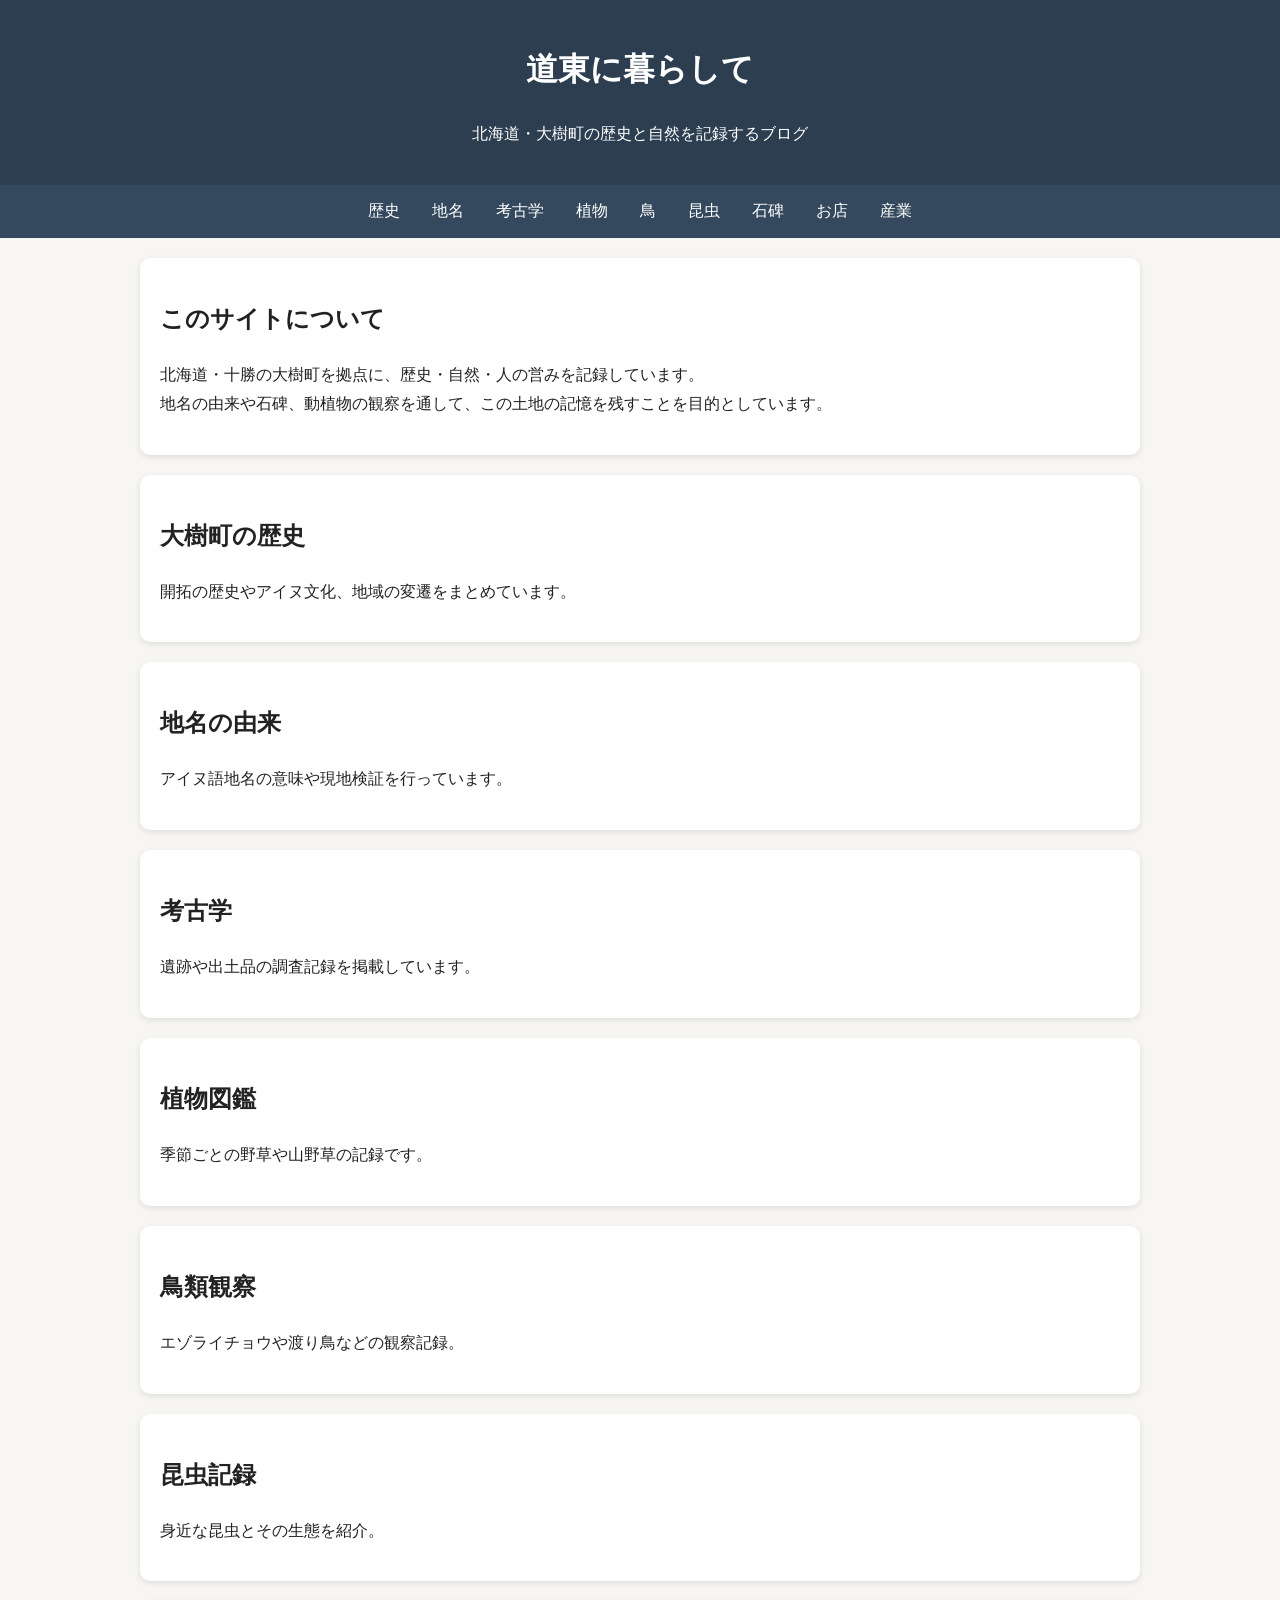
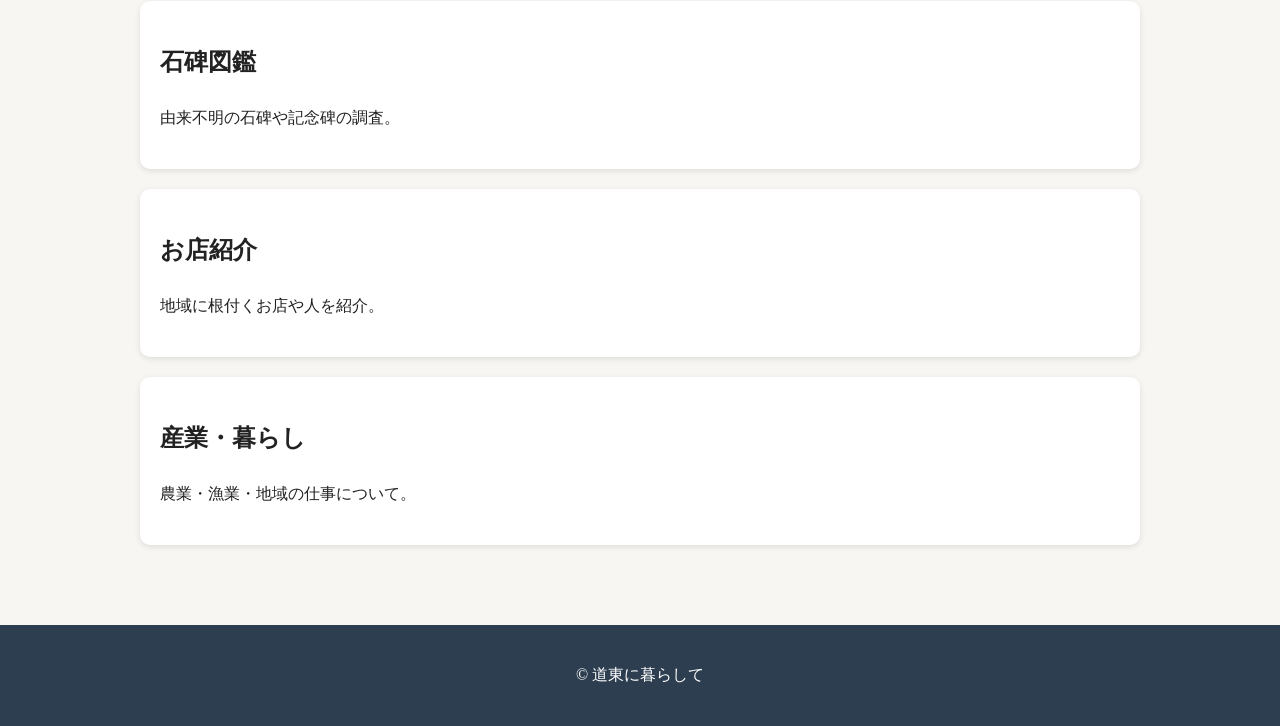
==== index.html @ 014ca052 "Add files via upload" ====
<!DOCTYPE html>
<html lang="ja">
<head>
  <meta charset="UTF-8">
  <meta name="viewport" content="width=device-width, initial-scale=1.0">
  <title>道東に暮らして</title>
  <style>
    body {
      font-family: "Hiragino Mincho ProN", "Yu Mincho", serif;
      margin: 0;
      background: #f8f6f2;
      color: #222;
      line-height: 1.8;
    }
    header {
      background: #2c3e50;
      color: white;
      padding: 20px;
      text-align: center;
    }
    nav {
      background: #34495e;
      display: flex;
      flex-wrap: wrap;
      justify-content: center;
    }
    nav a {
      color: white;
      padding: 12px 16px;
      text-decoration: none;
    }
    nav a:hover {
      background: #2c3e50;
    }
    .container {
      max-width: 1000px;
      margin: auto;
      padding: 20px;
    }
    .card {
      background: white;
      margin-bottom: 20px;
      padding: 20px;
      border-radius: 10px;
      box-shadow: 0 2px 6px rgba(0,0,0,0.1);
    }
    footer {
      text-align: center;
      padding: 20px;
      background: #2c3e50;
      color: white;
      margin-top: 40px;
    }
  </style>
</head>
<body>

<header>
  <h1>道東に暮らして</h1>
  <p>北海道・大樹町の歴史と自然を記録するブログ</p>
</header>

<nav>
  <a href="#history">歴史</a>
  <a href="#place">地名</a>
  <a href="#archaeology">考古学</a>
  <a href="#plants">植物</a>
  <a href="#birds">鳥</a>
  <a href="#insects">昆虫</a>
  <a href="#stone">石碑</a>
  <a href="#shops">お店</a>
  <a href="#industry">産業</a>
</nav>

<div class="container">

  <div class="card" id="top">
    <h2>このサイトについて</h2>
    <p>
      北海道・十勝の大樹町を拠点に、歴史・自然・人の営みを記録しています。<br>
      地名の由来や石碑、動植物の観察を通して、この土地の記憶を残すことを目的としています。
    </p>
  </div>

  <div class="card" id="history">
    <h2>大樹町の歴史</h2>
    <p>開拓の歴史やアイヌ文化、地域の変遷をまとめています。</p>
  </div>

  <div class="card" id="place">
    <h2>地名の由来</h2>
    <p>アイヌ語地名の意味や現地検証を行っています。</p>
  </div>

  <div class="card" id="archaeology">
    <h2>考古学</h2>
    <p>遺跡や出土品の調査記録を掲載しています。</p>
  </div>

  <div class="card" id="plants">
    <h2>植物図鑑</h2>
    <p>季節ごとの野草や山野草の記録です。</p>
  </div>

  <div class="card" id="birds">
    <h2>鳥類観察</h2>
    <p>エゾライチョウや渡り鳥などの観察記録。</p>
  </div>

  <div class="card" id="insects">
    <h2>昆虫記録</h2>
    <p>身近な昆虫とその生態を紹介。</p>
  </div>

  <div class="card" id="stone">
    <h2>石碑図鑑</h2>
    <p>由来不明の石碑や記念碑の調査。</p>
  </div>

  <div class="card" id="shops">
    <h2>お店紹介</h2>
    <p>地域に根付くお店や人を紹介。</p>
  </div>

  <div class="card" id="industry">
    <h2>産業・暮らし</h2>
    <p>農業・漁業・地域の仕事について。</p>
  </div>

</div>

<footer>
  <p>© 道東に暮らして</p>
</footer>

</body>
</html>
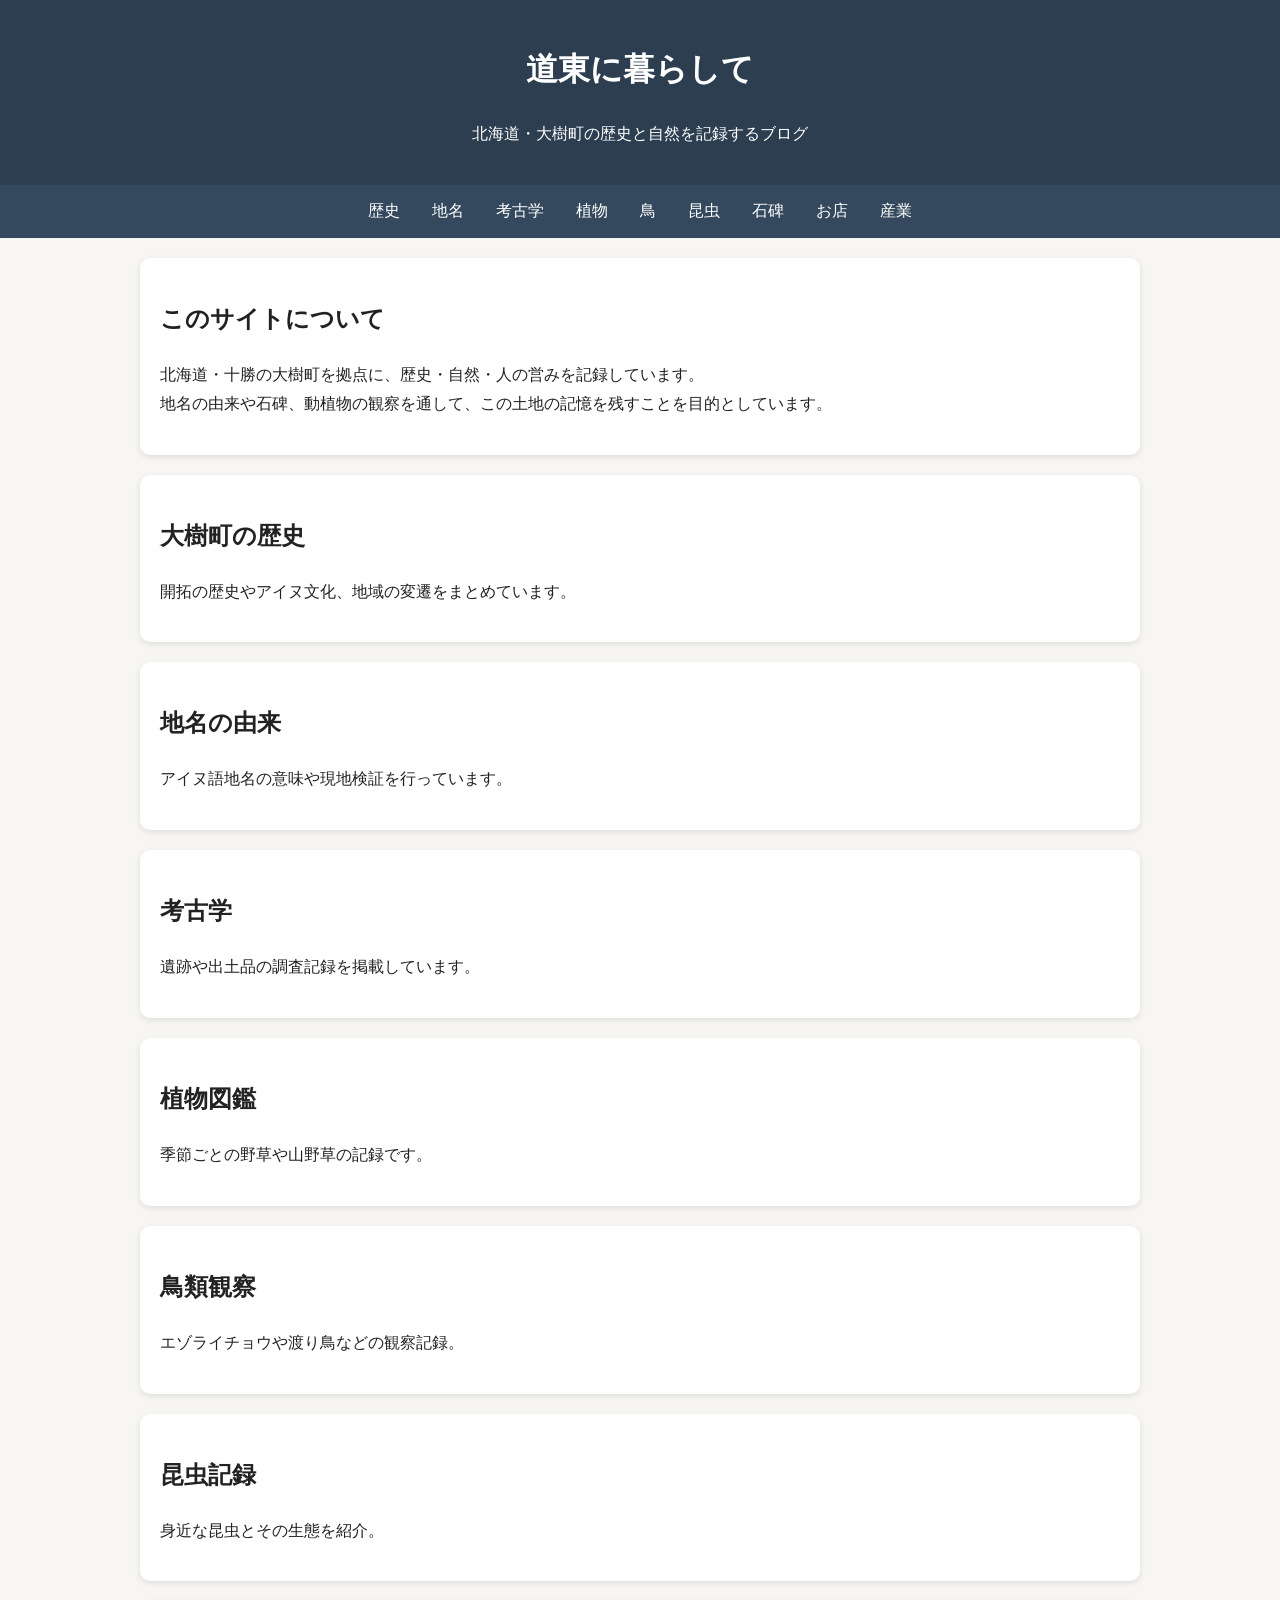
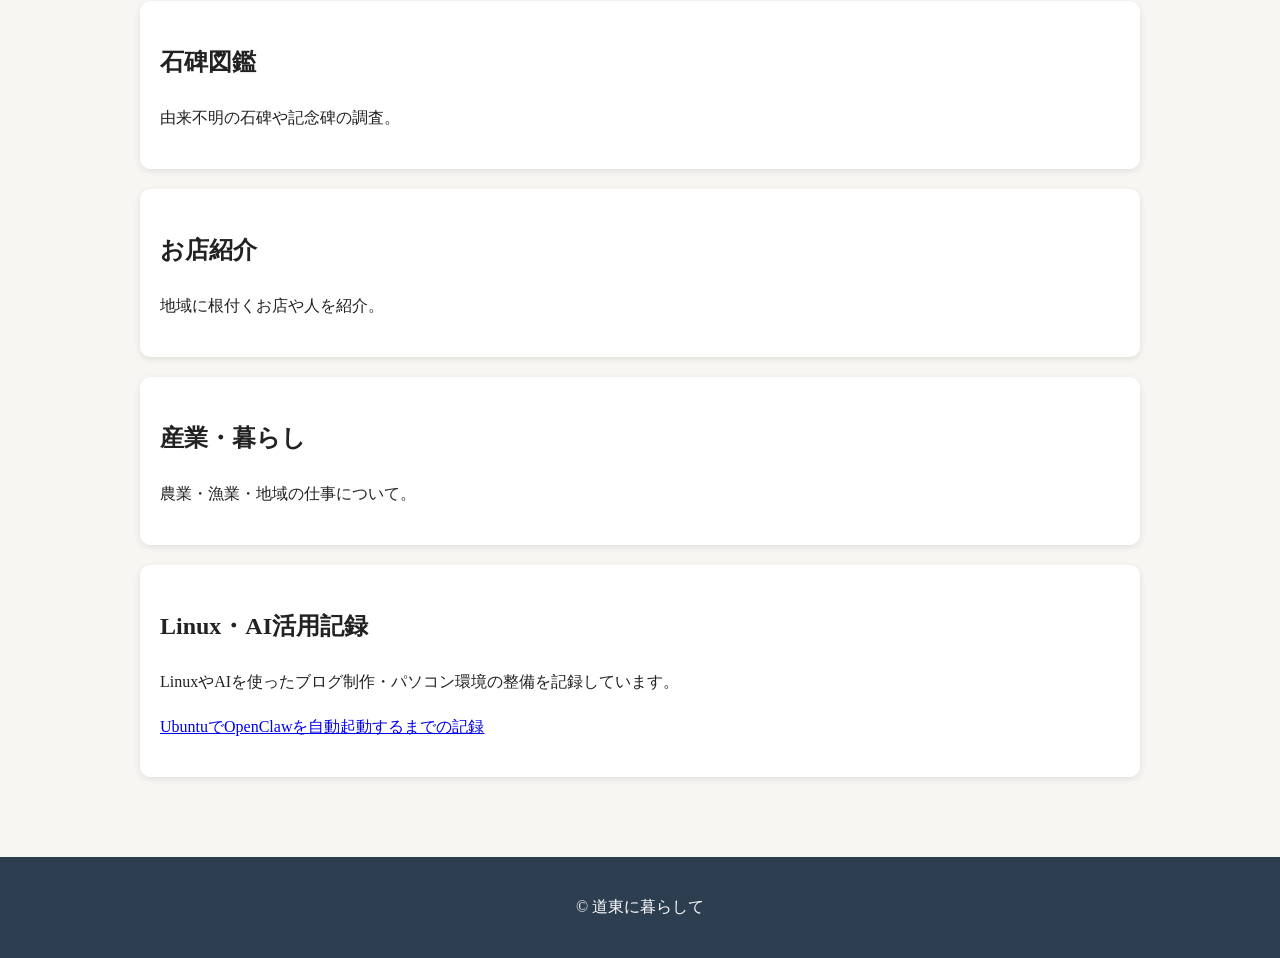
==== commit 29d0e443: "OpenClaw導入記事を追加" ====
--- a/index.html
+++ b/index.html
@@ -1,137 +1,144 @@
-<!DOCTYPE html>
-<html lang="ja">
-<head>
-  <meta charset="UTF-8">
-  <meta name="viewport" content="width=device-width, initial-scale=1.0">
-  <title>道東に暮らして</title>
-  <style>
-    body {
-      font-family: "Hiragino Mincho ProN", "Yu Mincho", serif;
-      margin: 0;
-      background: #f8f6f2;
-      color: #222;
-      line-height: 1.8;
-    }
-    header {
-      background: #2c3e50;
-      color: white;
-      padding: 20px;
-      text-align: center;
-    }
-    nav {
-      background: #34495e;
-      display: flex;
-      flex-wrap: wrap;
-      justify-content: center;
-    }
-    nav a {
-      color: white;
-      padding: 12px 16px;
-      text-decoration: none;
-    }
-    nav a:hover {
-      background: #2c3e50;
-    }
-    .container {
-      max-width: 1000px;
-      margin: auto;
-      padding: 20px;
-    }
-    .card {
-      background: white;
-      margin-bottom: 20px;
-      padding: 20px;
-      border-radius: 10px;
-      box-shadow: 0 2px 6px rgba(0,0,0,0.1);
-    }
-    footer {
-      text-align: center;
-      padding: 20px;
-      background: #2c3e50;
-      color: white;
-      margin-top: 40px;
-    }
-  </style>
-</head>
-<body>
-
-<header>
-  <h1>道東に暮らして</h1>
-  <p>北海道・大樹町の歴史と自然を記録するブログ</p>
-</header>
-
-<nav>
-  <a href="#history">歴史</a>
-  <a href="#place">地名</a>
-  <a href="#archaeology">考古学</a>
-  <a href="#plants">植物</a>
-  <a href="#birds">鳥</a>
-  <a href="#insects">昆虫</a>
-  <a href="#stone">石碑</a>
-  <a href="#shops">お店</a>
-  <a href="#industry">産業</a>
-</nav>
-
-<div class="container">
-
-  <div class="card" id="top">
-    <h2>このサイトについて</h2>
-    <p>
-      北海道・十勝の大樹町を拠点に、歴史・自然・人の営みを記録しています。<br>
-      地名の由来や石碑、動植物の観察を通して、この土地の記憶を残すことを目的としています。
-    </p>
-  </div>
-
-  <div class="card" id="history">
-    <h2>大樹町の歴史</h2>
-    <p>開拓の歴史やアイヌ文化、地域の変遷をまとめています。</p>
-  </div>
-
-  <div class="card" id="place">
-    <h2>地名の由来</h2>
-    <p>アイヌ語地名の意味や現地検証を行っています。</p>
-  </div>
-
-  <div class="card" id="archaeology">
-    <h2>考古学</h2>
-    <p>遺跡や出土品の調査記録を掲載しています。</p>
-  </div>
-
-  <div class="card" id="plants">
-    <h2>植物図鑑</h2>
-    <p>季節ごとの野草や山野草の記録です。</p>
-  </div>
-
-  <div class="card" id="birds">
-    <h2>鳥類観察</h2>
-    <p>エゾライチョウや渡り鳥などの観察記録。</p>
-  </div>
-
-  <div class="card" id="insects">
-    <h2>昆虫記録</h2>
-    <p>身近な昆虫とその生態を紹介。</p>
-  </div>
-
-  <div class="card" id="stone">
-    <h2>石碑図鑑</h2>
-    <p>由来不明の石碑や記念碑の調査。</p>
-  </div>
-
-  <div class="card" id="shops">
-    <h2>お店紹介</h2>
-    <p>地域に根付くお店や人を紹介。</p>
-  </div>
-
-  <div class="card" id="industry">
-    <h2>産業・暮らし</h2>
-    <p>農業・漁業・地域の仕事について。</p>
-  </div>
-
-</div>
-
-<footer>
-  <p>© 道東に暮らして</p>
-</footer>
-
-</body>
-</html>
+<!DOCTYPE html>
+<html lang="ja">
+<head>
+  <meta charset="UTF-8">
+  <meta name="viewport" content="width=device-width, initial-scale=1.0">
+  <title>道東に暮らして</title>
+  <style>
+    body {
+      font-family: "Hiragino Mincho ProN", "Yu Mincho", serif;
+      margin: 0;
+      background: #f8f6f2;
+      color: #222;
+      line-height: 1.8;
+    }
+    header {
+      background: #2c3e50;
+      color: white;
+      padding: 20px;
+      text-align: center;
+    }
+    nav {
+      background: #34495e;
+      display: flex;
+      flex-wrap: wrap;
+      justify-content: center;
+    }
+    nav a {
+      color: white;
+      padding: 12px 16px;
+      text-decoration: none;
+    }
+    nav a:hover {
+      background: #2c3e50;
+    }
+    .container {
+      max-width: 1000px;
+      margin: auto;
+      padding: 20px;
+    }
+    .card {
+      background: white;
+      margin-bottom: 20px;
+      padding: 20px;
+      border-radius: 10px;
+      box-shadow: 0 2px 6px rgba(0,0,0,0.1);
+    }
+    footer {
+      text-align: center;
+      padding: 20px;
+      background: #2c3e50;
+      color: white;
+      margin-top: 40px;
+    }
+  </style>
+</head>
+<body>
+
+<header>
+  <h1>道東に暮らして</h1>
+  <p>北海道・大樹町の歴史と自然を記録するブログ</p>
+</header>
+
+<nav>
+  <a href="#history">歴史</a>
+  <a href="#place">地名</a>
+  <a href="#archaeology">考古学</a>
+  <a href="#plants">植物</a>
+  <a href="#birds">鳥</a>
+  <a href="#insects">昆虫</a>
+  <a href="#stone">石碑</a>
+  <a href="#shops">お店</a>
+  <a href="#industry">産業</a>
+</nav>
+
+<div class="container">
+
+  <div class="card" id="top">
+    <h2>このサイトについて</h2>
+    <p>
+      北海道・十勝の大樹町を拠点に、歴史・自然・人の営みを記録しています。<br>
+      地名の由来や石碑、動植物の観察を通して、この土地の記憶を残すことを目的としています。
+    </p>
+  </div>
+
+  <div class="card" id="history">
+    <h2>大樹町の歴史</h2>
+    <p>開拓の歴史やアイヌ文化、地域の変遷をまとめています。</p>
+  </div>
+
+  <div class="card" id="place">
+    <h2>地名の由来</h2>
+    <p>アイヌ語地名の意味や現地検証を行っています。</p>
+  </div>
+
+  <div class="card" id="archaeology">
+    <h2>考古学</h2>
+    <p>遺跡や出土品の調査記録を掲載しています。</p>
+  </div>
+
+  <div class="card" id="plants">
+    <h2>植物図鑑</h2>
+    <p>季節ごとの野草や山野草の記録です。</p>
+  </div>
+
+  <div class="card" id="birds">
+    <h2>鳥類観察</h2>
+    <p>エゾライチョウや渡り鳥などの観察記録。</p>
+  </div>
+
+  <div class="card" id="insects">
+    <h2>昆虫記録</h2>
+    <p>身近な昆虫とその生態を紹介。</p>
+  </div>
+
+  <div class="card" id="stone">
+    <h2>石碑図鑑</h2>
+    <p>由来不明の石碑や記念碑の調査。</p>
+  </div>
+
+  <div class="card" id="shops">
+    <h2>お店紹介</h2>
+    <p>地域に根付くお店や人を紹介。</p>
+  </div>
+
+  <div class="card" id="industry">
+    <h2>産業・暮らし</h2>
+    <p>農業・漁業・地域の仕事について。</p>
+  </div>
+
+
+  <div class="card" id="linux-ai">
+    <h2>Linux・AI活用記録</h2>
+    <p>LinuxやAIを使ったブログ制作・パソコン環境の整備を記録しています。</p>
+    <p><a href="articles/openclaw-setup.html">UbuntuでOpenClawを自動起動するまでの記録</a></p>
+  </div>
+
+</div>
+
+<footer>
+  <p>© 道東に暮らして</p>
+</footer>
+
+</body>
+</html>
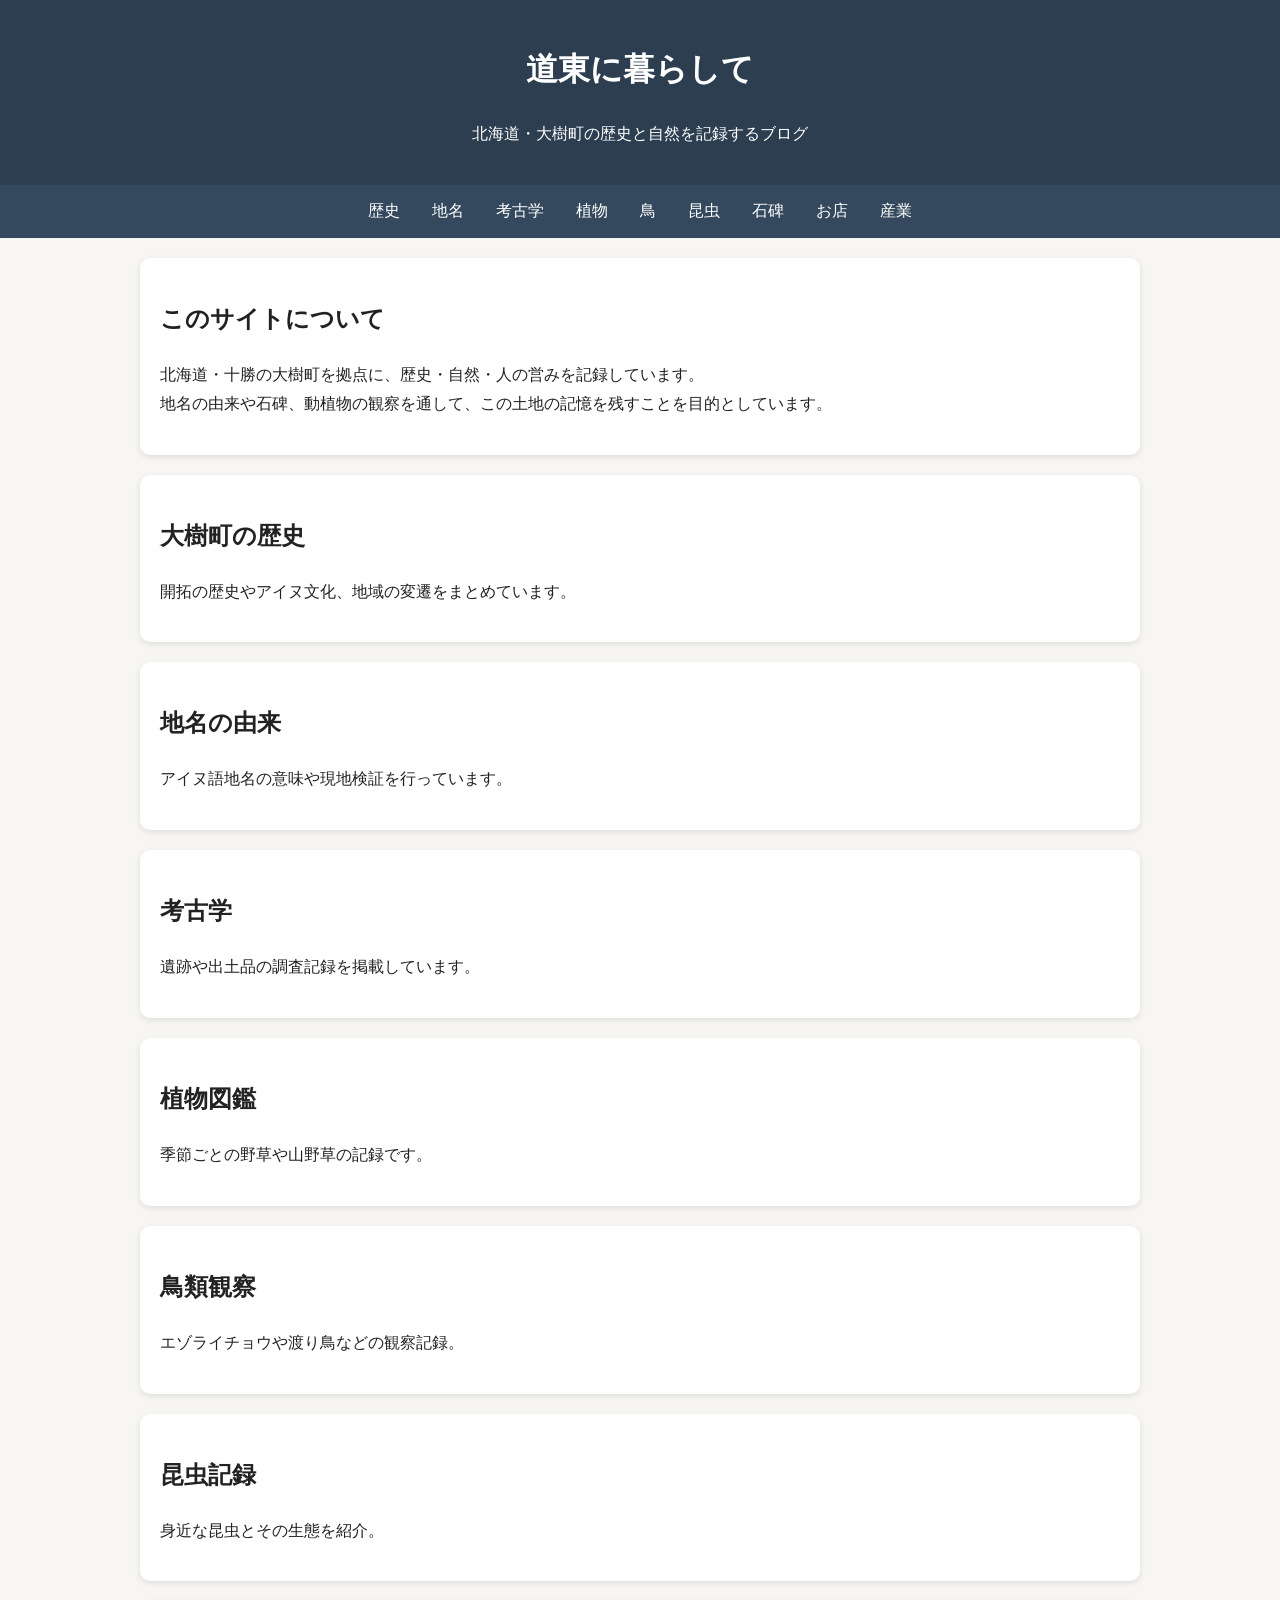
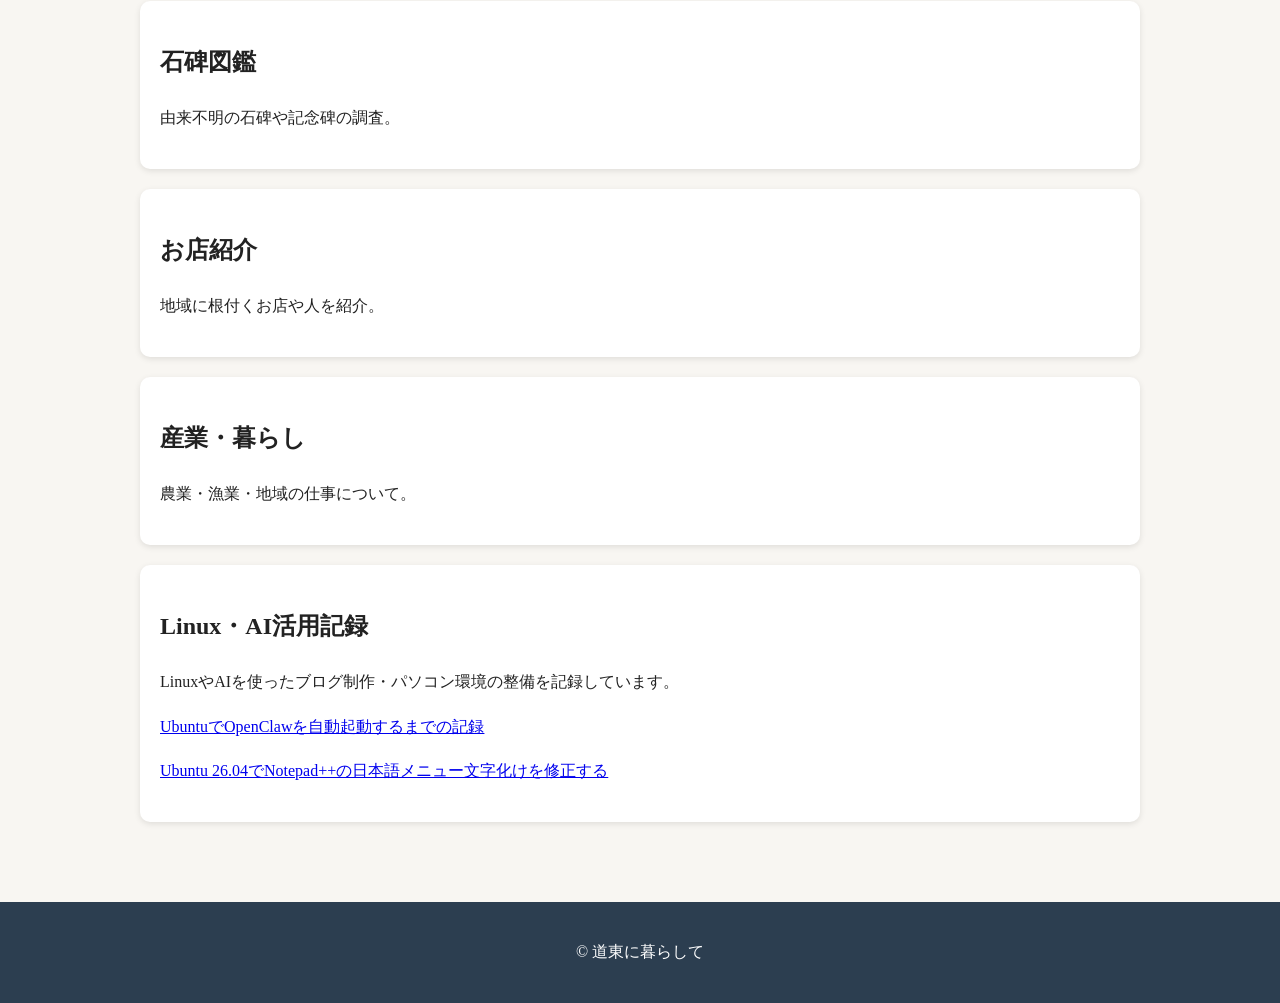
==== commit 510e8c7d: "Add Notepad++ article link to homepage" ====
--- a/index.html
+++ b/index.html
@@ -132,6 +132,7 @@
     <h2>Linux・AI活用記録</h2>
     <p>LinuxやAIを使ったブログ制作・パソコン環境の整備を記録しています。</p>
     <p><a href="articles/openclaw-setup.html">UbuntuでOpenClawを自動起動するまでの記録</a></p>
+<p><a href="articles/ubuntu-notepadpp-japanese-fix.html">Ubuntu 26.04でNotepad++の日本語メニュー文字化けを修正する</a></p>
   </div>
 
 </div>
